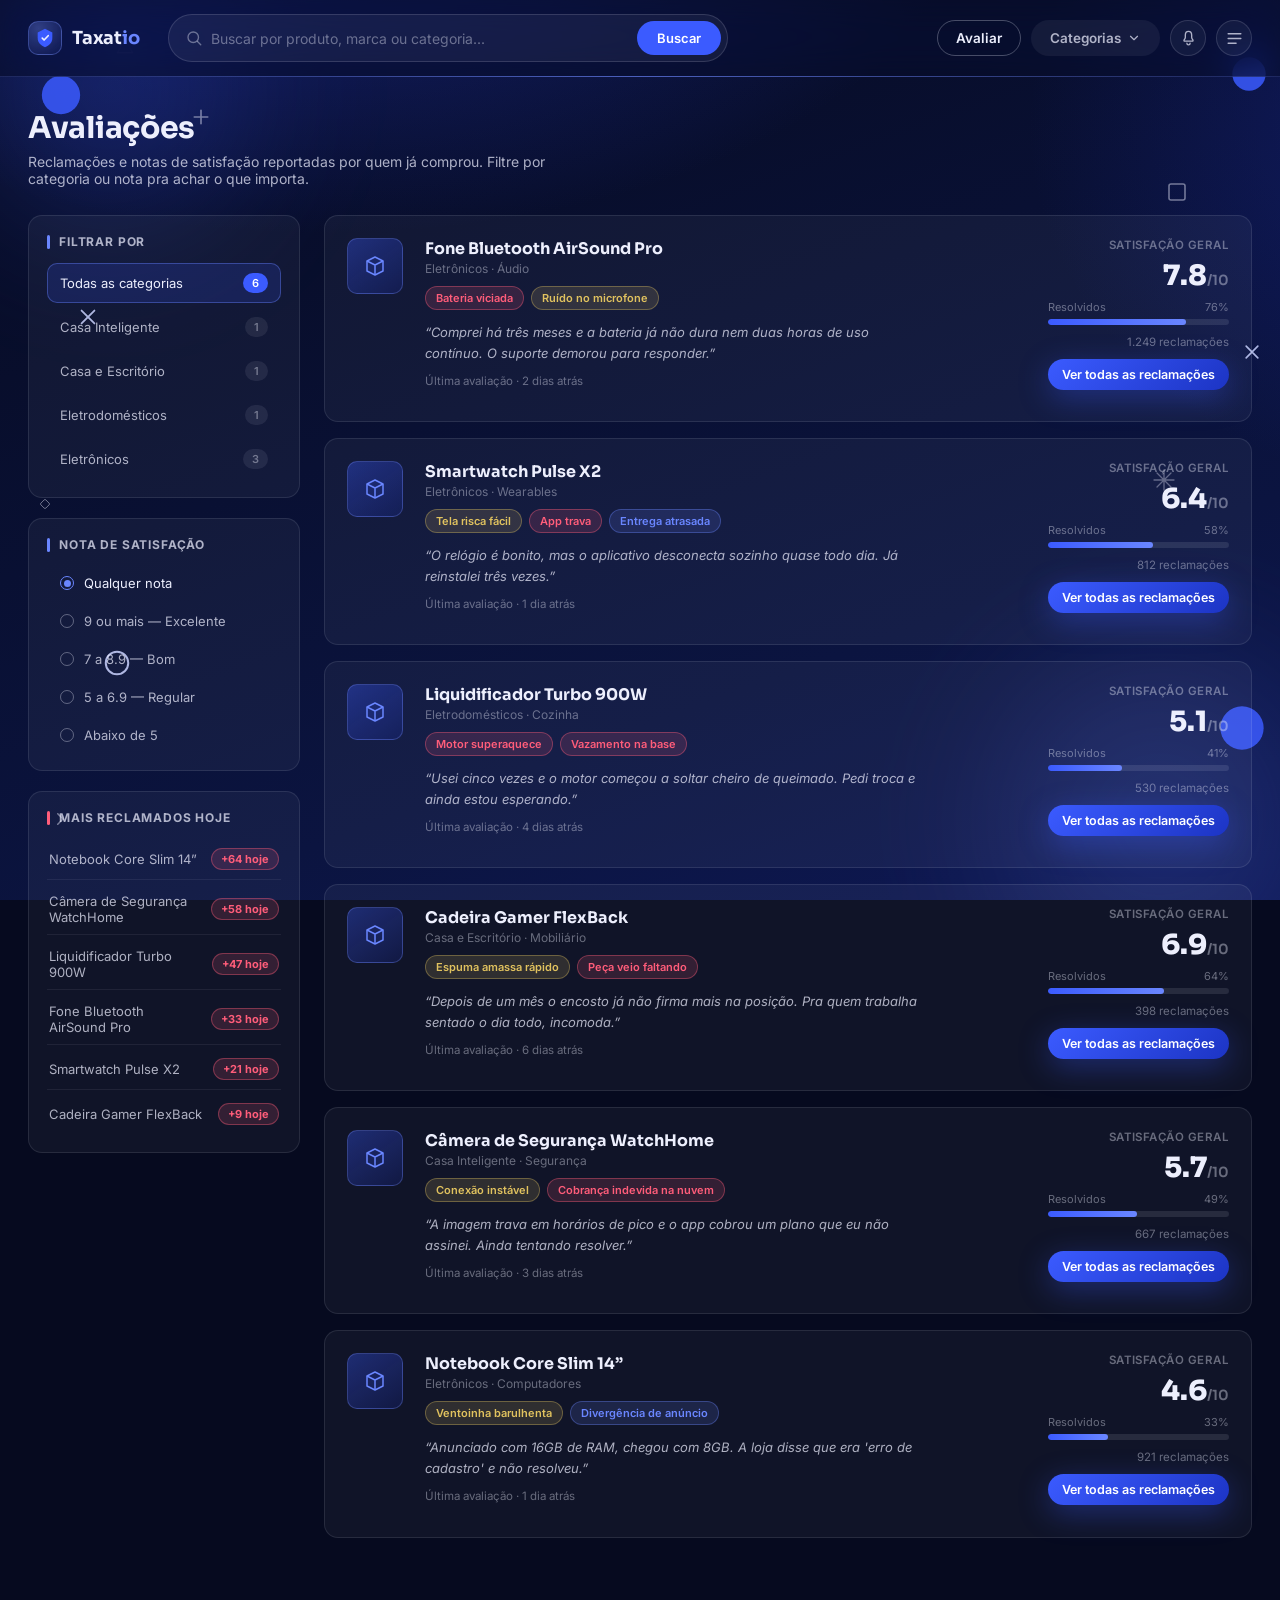
==== frontend/avaliacoes.html @ c0ccb800 "First commit" ====
<!DOCTYPE html>
<html lang="pt-BR">
<head>
<meta charset="UTF-8">
<meta name="viewport" content="width=device-width, initial-scale=1.0">
<title>Avaliações — Taxatio</title>
<link rel="preconnect" href="https://fonts.googleapis.com">
<link rel="preconnect" href="https://fonts.gstatic.com" crossorigin>
<link href="https://fonts.googleapis.com/css2?family=Sora:wght@400;600;700;800&family=Inter:wght@400;500;600;700&display=swap" rel="stylesheet">
<link rel="stylesheet" href="css/base.css">
<link rel="stylesheet" href="css/avaliacoes.css">
</head>
<body class="page-reviews">

<header class="site-header" id="siteHeader">
  <div class="header-inner">

    <a href="index.html" class="logo">
      <span class="logo-badge">
        <svg viewBox="0 0 24 24" width="22" height="22" fill="none">
          <path d="M12 2 L20 6 V12 C20 17 16.5 20.5 12 22 C7.5 20.5 4 17 4 12 V6 Z" fill="#3B5BFF"/>
          <path d="M9 12.2 L11 14.2 L15.5 9.5" stroke="#EDEFFF" stroke-width="1.8" stroke-linecap="round" stroke-linejoin="round" fill="none"/>
        </svg>
      </span>
      <span class="logo-text">Taxat<span class="logo-accent">io</span></span>
    </a>

    <div class="search-bar">
      <svg class="search-icon" viewBox="0 0 24 24" width="18" height="18" fill="none">
        <circle cx="11" cy="11" r="7" stroke="currentColor" stroke-width="1.8"/>
        <path d="M21 21 L16.65 16.65" stroke="currentColor" stroke-width="1.8" stroke-linecap="round"/>
      </svg>
      <input type="text" placeholder="Buscar por produto, marca ou categoria...">
      <button class="btn-search" type="button">Buscar</button>
    </div>

    <nav class="header-actions">
      <button class="btn btn-outline">Avaliar</button>
      <button class="btn btn-ghost btn-dropdown">
        Categorias
        <svg viewBox="0 0 24 24" width="14" height="14" fill="none"><path d="M6 9 L12 15 L18 9" stroke="currentColor" stroke-width="2" stroke-linecap="round" stroke-linejoin="round"/></svg>
      </button>
      <button class="icon-btn" aria-label="Notificações">
        <svg viewBox="0 0 24 24" width="19" height="19" fill="none">
          <path d="M12 3 C9.5 3 8 5 8 7.5 V10.5 C8 12 7.4 12.9 6.6 13.7 C6 14.3 6.3 15.3 7.2 15.3 H16.8 C17.7 15.3 18 14.3 17.4 13.7 C16.6 12.9 16 12 16 10.5 V7.5 C16 5 14.5 3 12 3 Z" stroke="currentColor" stroke-width="1.7" stroke-linejoin="round"/>
          <path d="M10 18 C10 19 10.9 20 12 20 C13.1 20 14 19 14 18" stroke="currentColor" stroke-width="1.7" stroke-linecap="round"/>
        </svg>
      </button>
      <button class="icon-btn menu-btn" aria-label="Abrir menu">
        <svg viewBox="0 0 24 24" width="19" height="19" fill="none">
          <path d="M4 6 H20 M4 12 H20 M4 18 H14" stroke="currentColor" stroke-width="1.8" stroke-linecap="round"/>
        </svg>
      </button>
    </nav>

  </div>
</header>

<div class="ambient-backdrop" aria-hidden="true">
  <div class="ambient-glow ambient-glow--a"></div>
  <div class="ambient-glow ambient-glow--b"></div>
  <div class="ambient-grain"></div>
  <div class="shape-field" id="shapeField"></div>
</div>

<main class="page-shell">

  <div class="page-intro">
    <h1>Avaliações</h1>
    <p>Reclamações e notas de satisfação reportadas por quem já comprou. Filtre por categoria ou nota pra achar o que importa.</p>
  </div>

  <div class="reviews-layout">

    <aside class="sidebar">
      <div class="panel">
        <h2 class="panel-title"><span class="panel-title-bar"></span>Filtrar por</h2>
        <ul class="filter-list" id="categoryFilters"></ul>
      </div>

      <div class="panel">
        <h2 class="panel-title"><span class="panel-title-bar"></span>Nota de satisfação</h2>
        <ul class="rating-list" id="ratingFilters"></ul>
      </div>

      <div class="panel panel--danger">
        <h2 class="panel-title"><span class="panel-title-bar"></span>Mais reclamados hoje</h2>
        <ul class="reported-list" id="mostReportedList"></ul>
      </div>
    </aside>

    <section class="product-list" id="productList" aria-live="polite"></section>

  </div>

</main>

<script src="js/common.js"></script>
<script src="js/avaliacoes.js"></script>
</body>
</html>
---- frontend/css/base.css ----
/* ============================================
   Taxatio — base.css
   Tudo que é compartilhado entre páginas:
   tokens, reset, header, botões e o fundo
   animado (gradiente + formas flutuantes).
   Cada página soma seu próprio arquivo em
   cima deste (ex: home.css, avaliacoes.css).
   ============================================ */

:root{
  --bg-deep:      #060a1f;
  --bg-mid:       #0b1440;
  --bg-blue-1:    #13207a;
  --bg-blue-2:    #1c34c4;
  --accent-blue:  #3b5bff;
  --accent-blue-2:#6a86ff;
  --accent-light: #a9b8ff;
  --white-soft:   #edeffd;
  --white-dim:    rgba(237,239,253,0.72);
  --white-faint:  rgba(237,239,253,0.4);

  --danger:       #ff5d7a;
  --danger-bg:    rgba(255,93,122,0.15);
  --danger-border:rgba(255,93,122,0.38);

  --warn:         #e0c25f;
  --warn-bg:      rgba(224,194,95,0.15);
  --warn-border:  rgba(224,194,95,0.35);

  --info:         var(--accent-blue-2);
  --info-bg:      rgba(106,134,255,0.15);
  --info-border:  rgba(106,134,255,0.35);

  --header-bg:    rgba(9, 14, 40, 0.62);
  --header-border:rgba(120, 140, 255, 0.18);

  --panel-bg:     rgba(237,239,253,0.045);
  --panel-border: rgba(237,239,253,0.1);

  --font-display: 'Sora', 'Segoe UI', sans-serif;
  --font-body:    'Inter', 'Segoe UI', sans-serif;

  --radius-pill: 999px;
  --radius-md: 14px;
  --radius-sm: 10px;
  --shadow-glow: 0 8px 30px rgba(59, 91, 255, 0.35);
}

*{ box-sizing: border-box; }
html,body{ margin:0; padding:0; height:100%; }

body{
  font-family: var(--font-body);
  background: var(--bg-deep);
  color: var(--white-soft);
  -webkit-font-smoothing: antialiased;
  min-height: 100vh;
  min-height: 100dvh;
}

button{ font-family: inherit; cursor: pointer; }
input{ font-family: inherit; }
a{ color: inherit; text-decoration: none; }

::selection{ background: rgba(59,91,255,0.4); color: #fff; }

/* ============================================
   Header — painel de vidro translúcido,
   compartilhado por todas as páginas
   ============================================ */
.site-header{
  position: sticky;
  top: 0;
  z-index: 50;
  flex-shrink: 0;
  background: var(--header-bg);
  backdrop-filter: blur(18px) saturate(140%);
  -webkit-backdrop-filter: blur(18px) saturate(140%);
  border-bottom: 1px solid var(--header-border);
  transition: box-shadow .25s ease;
}

.site-header::after{
  content:"";
  position:absolute;
  left:0; right:0; bottom:-1px;
  height:1px;
  background: linear-gradient(90deg, transparent, var(--accent-blue-2), transparent);
  opacity:.6;
}

.header-inner{
  max-width: 1320px;
  margin: 0 auto;
  padding: 14px 28px;
  display: flex;
  align-items: center;
  gap: 28px;
}

.logo{
  display:flex;
  align-items:center;
  gap:10px;
  flex-shrink:0;
}

.logo-badge{
  display:flex;
  align-items:center;
  justify-content:center;
  width:34px; height:34px;
  border-radius: 10px;
  background: radial-gradient(circle at 30% 20%, rgba(122,147,255,0.35), rgba(59,91,255,0.05));
  border: 1px solid rgba(122,147,255,0.35);
}

.logo-text{
  font-family: var(--font-display);
  font-weight: 700;
  font-size: 18px;
  letter-spacing: -0.01em;
  color: var(--white-soft);
}
.logo-accent{ color: var(--accent-blue-2); }

.search-bar{
  flex: 1;
  max-width: 560px;
  display:flex;
  align-items:center;
  gap: 8px;
  background: rgba(237,239,253,0.06);
  border: 1px solid rgba(237,239,253,0.14);
  border-radius: var(--radius-pill);
  padding: 6px 6px 6px 16px;
  transition: border-color .2s ease, background .2s ease;
}
.search-bar:focus-within{
  border-color: var(--accent-blue-2);
  background: rgba(237,239,253,0.09);
}
.search-icon{ color: var(--white-faint); flex-shrink:0; }

.search-bar input{
  flex:1;
  min-width: 0;
  background: transparent;
  border: none;
  outline: none;
  color: var(--white-soft);
  font-size: 14px;
  padding: 8px 0;
}
.search-bar input::placeholder{ color: var(--white-faint); }

.btn-search{
  background: var(--accent-blue);
  color: #fff;
  border: none;
  border-radius: var(--radius-pill);
  padding: 9px 20px;
  font-size: 13px;
  font-weight: 600;
  white-space: nowrap;
  transition: background .18s ease, transform .18s ease;
}
.btn-search:hover{ background: #4d6bff; transform: translateY(-1px); }

.header-actions{
  display:flex;
  align-items:center;
  gap: 10px;
  flex-shrink: 0;
  margin-left: auto;
}

/* ============================================
   Botões — reutilizados em qualquer página
   ============================================ */
.btn{
  border: none;
  border-radius: var(--radius-pill);
  font-size: 13.5px;
  font-weight: 600;
  padding: 9px 18px;
  transition: all .18s ease;
}

.btn-outline{
  background: transparent;
  color: var(--white-soft);
  border: 1px solid rgba(237,239,253,0.28);
}
.btn-outline:hover{
  border-color: var(--accent-blue-2);
  background: rgba(122,147,255,0.1);
}

.btn-ghost{
  background: rgba(237,239,253,0.06);
  color: var(--white-dim);
  display:flex;
  align-items:center;
  gap:6px;
  border: 1px solid transparent;
}
.btn-ghost:hover{ background: rgba(237,239,253,0.1); color: var(--white-soft); }

.btn-primary{
  position:relative;
  overflow:hidden;
  display:inline-flex;
  align-items:center;
  gap:10px;
  background: linear-gradient(135deg, var(--accent-blue), #1c34c4);
  color:#fff;
  box-shadow: var(--shadow-glow);
}
.btn-primary:hover{ transform: translateY(-2px); box-shadow: 0 12px 34px rgba(59,91,255,0.5); }

.btn-lg{ padding: 15px 30px; font-size: 15px; }
.btn-sm{ padding: 8px 14px; font-size: 12.5px; }

.icon-btn{
  position:relative;
  width: 36px; height: 36px;
  border-radius: 50%;
  border: 1px solid rgba(237,239,253,0.14);
  background: rgba(237,239,253,0.05);
  color: var(--white-dim);
  display:flex; align-items:center; justify-content:center;
  transition: all .18s ease;
}
.icon-btn:hover{ background: rgba(122,147,255,0.16); color: var(--white-soft); border-color: rgba(122,147,255,0.4); }

/* ============================================
   Ambient backdrop — gradiente vivo + formas
   flutuantes. Fica fixo atrás do conteúdo,
   então funciona tanto numa hero de 100vh
   quanto atrás de uma página que rola.
   ============================================ */
.ambient-backdrop{
  position: fixed;
  inset: 0;
  z-index: -1;
  overflow: hidden;
  background:
    radial-gradient(1100px 600px at 18% -10%, rgba(35,55,190,0.55), transparent 60%),
    radial-gradient(900px 700px at 85% 10%, rgba(28,44,170,0.45), transparent 55%),
    linear-gradient(160deg, var(--bg-deep) 0%, var(--bg-mid) 32%, var(--bg-blue-1) 68%, var(--bg-blue-2) 130%);
  background-size: 140% 140%, 140% 140%, 220% 220%;
  animation: ambientDrift 22s ease-in-out infinite alternate;
}

@keyframes ambientDrift{
  0%   { background-position: 0% 0%, 100% 0%, 0% 30%; }
  100% { background-position: 15% 10%, 80% 20%, 30% 60%; }
}

.ambient-glow{
  position:absolute;
  border-radius: 50%;
  filter: blur(60px);
  opacity: .55;
  pointer-events:none;
}
.ambient-glow--a{
  width: 420px; height: 420px;
  top: -120px; left: -100px;
  background: radial-gradient(circle, rgba(59,91,255,0.55), transparent 70%);
  animation: ambientGlowFloat 14s ease-in-out infinite;
}
.ambient-glow--b{
  width: 480px; height: 480px;
  bottom: -160px; right: -120px;
  background: radial-gradient(circle, rgba(106,134,255,0.4), transparent 70%);
  animation: ambientGlowFloat 18s ease-in-out infinite reverse;
}
@keyframes ambientGlowFloat{
  0%,100%{ transform: translate(0,0) scale(1); }
  50%{ transform: translate(30px,-20px) scale(1.08); }
}

.ambient-grain{
  position:absolute; inset:0;
  background-image: radial-gradient(rgba(255,255,255,0.5) 0.6px, transparent 0.6px);
  background-size: 26px 26px;
  opacity: 0.05;
  pointer-events:none;
  mix-blend-mode: overlay;
}

.shape-field{
  position:absolute;
  inset:0;
  pointer-events:none;
}

.shape-wrap{
  position:absolute;
  will-change: transform;
  transition: transform .35s ease-out;
}

.shape{
  display:block;
  color: var(--white-soft);
  animation: shapeFloat var(--dur, 10s) ease-in-out var(--delay, 0s) infinite alternate;
}

@keyframes shapeFloat{
  0%{ transform: translate(0,0) rotate(0deg); }
  100%{ transform: translate(var(--tx, 18px), var(--ty, -18px)) rotate(var(--rot, 12deg)); }
}

/* ============================================
   Responsivo — regras do header, compartilhadas
   ============================================ */
@media (max-width: 900px){
  .search-bar{ display:none; }
  .header-inner{ gap: 14px; }
  .btn-outline{ display:none; }
}

@media (max-width: 640px){
  .btn-ghost span{ display:none; }
  .header-inner{ padding: 12px 16px; }
}

@media (prefers-reduced-motion: reduce){
  .ambient-backdrop, .ambient-glow--a, .ambient-glow--b{
    animation: none !important;
  }
  .shape{ animation: none !important; }
}
---- frontend/css/avaliacoes.css ----
/* ============================================
   Taxatio — avaliacoes.css
   Específico da página de avaliações (sidebar
   de filtros + lista de produtos). Depende de
   base.css já carregado antes deste arquivo.
   ============================================ */

body.page-reviews{
  min-height: 100vh;
}

.page-shell{
  max-width: 1320px;
  margin: 0 auto;
  padding: 32px 28px 80px;
}

.page-intro{
  margin-bottom: 28px;
}
.page-intro h1{
  font-family: var(--font-display);
  font-size: clamp(22px, 3vw, 30px);
  font-weight: 700;
  margin: 0 0 6px;
  letter-spacing: -0.01em;
}
.page-intro p{
  font-size: 14px;
  color: var(--white-dim);
  margin: 0;
  max-width: 560px;
}

/* ---------- layout: sidebar + lista ---------- */
.reviews-layout{
  display: grid;
  grid-template-columns: 272px 1fr;
  gap: 24px;
  align-items: start;
}

.sidebar{
  display: flex;
  flex-direction: column;
  gap: 20px;
  position: sticky;
  top: 88px;
}

.panel{
  background: var(--panel-bg);
  border: 1px solid var(--panel-border);
  border-radius: var(--radius-md);
  padding: 18px;
}

.panel-title{
  display: flex;
  align-items: center;
  gap: 9px;
  font-size: 12px;
  font-weight: 700;
  letter-spacing: .07em;
  text-transform: uppercase;
  color: var(--white-dim);
  margin: 0 0 14px;
}
.panel-title-bar{
  width: 3px;
  height: 14px;
  border-radius: 2px;
  background: var(--accent-blue-2);
  flex-shrink: 0;
}
.panel--danger .panel-title-bar{ background: var(--danger); }

.filter-list, .rating-list, .reported-list{
  list-style: none;
  margin: 0;
  padding: 0;
  display: flex;
  flex-direction: column;
  gap: 4px;
}

.filter-item{
  display: flex;
  align-items: center;
  justify-content: space-between;
  gap: 10px;
  padding: 9px 12px;
  border-radius: var(--radius-sm);
  font-size: 13px;
  color: var(--white-dim);
  cursor: pointer;
  border: 1px solid transparent;
  background: transparent;
  width: 100%;
  text-align: left;
  transition: background .15s ease, color .15s ease, border-color .15s ease;
}
.filter-item:hover{ background: rgba(237,239,253,0.06); color: var(--white-soft); }
.filter-item.is-active{
  background: rgba(59,91,255,0.16);
  border-color: rgba(106,134,255,0.4);
  color: var(--white-soft);
}

.filter-count{
  font-size: 11px;
  font-weight: 600;
  padding: 3px 9px;
  border-radius: var(--radius-pill);
  background: rgba(237,239,253,0.08);
  color: var(--white-faint);
  flex-shrink: 0;
}
.filter-item.is-active .filter-count{
  background: var(--accent-blue);
  color: #fff;
}

.rating-item{
  display: flex;
  align-items: center;
  gap: 10px;
  padding: 8px 12px;
  border-radius: var(--radius-sm);
  font-size: 13px;
  color: var(--white-dim);
  cursor: pointer;
  background: transparent;
  border: 1px solid transparent;
  width: 100%;
  text-align: left;
  transition: background .15s ease, color .15s ease;
}
.rating-item:hover{ background: rgba(237,239,253,0.06); color: var(--white-soft); }
.rating-item.is-active{ color: var(--white-soft); }

.radio-dot{
  width: 14px; height: 14px;
  border-radius: 50%;
  border: 1.5px solid rgba(237,239,253,0.35);
  flex-shrink: 0;
  position: relative;
  transition: border-color .15s ease;
}
.rating-item.is-active .radio-dot{ border-color: var(--accent-blue-2); }
.rating-item.is-active .radio-dot::after{
  content:"";
  position:absolute;
  inset: 2.5px;
  border-radius: 50%;
  background: var(--accent-blue-2);
}

.reported-item{
  display: flex;
  align-items: center;
  justify-content: space-between;
  gap: 10px;
  padding: 9px 2px;
  border-bottom: 1px solid rgba(237,239,253,0.07);
  font-size: 13px;
  color: var(--white-dim);
}
.reported-item:last-child{ border-bottom: none; }

.reported-badge{
  font-size: 11px;
  font-weight: 700;
  padding: 3px 9px;
  border-radius: var(--radius-pill);
  background: var(--danger-bg);
  border: 1px solid var(--danger-border);
  color: var(--danger);
  flex-shrink: 0;
  white-space: nowrap;
}

.panel-empty{
  font-size: 12.5px;
  color: var(--white-faint);
  padding: 6px 2px;
}

/* ---------- lista de produtos ---------- */
.product-list{
  display: flex;
  flex-direction: column;
  gap: 16px;
}

.product-card{
  display: grid;
  grid-template-columns: auto 1fr auto;
  gap: 22px;
  align-items: start;
  background: var(--panel-bg);
  border: 1px solid var(--panel-border);
  border-radius: var(--radius-md);
  padding: 22px;
  transition: border-color .2s ease, transform .2s ease, box-shadow .2s ease;
}
.product-card:hover{
  border-color: rgba(106,134,255,0.32);
  transform: translateY(-2px);
  box-shadow: 0 14px 32px rgba(4,8,28,0.35);
}

.product-thumb{
  width: 56px; height: 56px;
  border-radius: var(--radius-sm);
  background: linear-gradient(145deg, rgba(59,91,255,0.35), rgba(28,52,196,0.18));
  border: 1px solid rgba(122,147,255,0.3);
  display: flex;
  align-items: center;
  justify-content: center;
  flex-shrink: 0;
  color: var(--accent-blue-2);
}

.product-info{ min-width: 0; }

.product-name{
  font-family: var(--font-display);
  font-size: 16px;
  font-weight: 700;
  margin: 0 0 2px;
  color: var(--white-soft);
}
.product-category{
  font-size: 12px;
  color: var(--white-faint);
  margin: 0;
}

.tag-row{
  display: flex;
  flex-wrap: wrap;
  gap: 7px;
  margin-top: 10px;
}
.tag{
  display: inline-flex;
  align-items: center;
  font-size: 11px;
  font-weight: 600;
  padding: 4px 10px;
  border-radius: var(--radius-pill);
  border: 1px solid transparent;
  white-space: nowrap;
}
.tag--info{ background: var(--info-bg); border-color: var(--info-border); color: var(--info); }
.tag--warn{ background: var(--warn-bg); border-color: var(--warn-border); color: var(--warn); }
.tag--danger{ background: var(--danger-bg); border-color: var(--danger-border); color: var(--danger); }

.product-excerpt{
  font-size: 13px;
  line-height: 1.6;
  color: var(--white-dim);
  font-style: italic;
  margin: 12px 0 0;
  max-width: 62ch;
  display: -webkit-box;
  -webkit-line-clamp: 2;
  -webkit-box-orient: vertical;
  overflow: hidden;
}

.product-meta{
  font-size: 11.5px;
  color: var(--white-faint);
  margin-top: 10px;
}

.product-score{
  display: flex;
  flex-direction: column;
  align-items: flex-end;
  gap: 10px;
  min-width: 168px;
  text-align: right;
}

.score-label{
  font-size: 11.5px;
  font-weight: 600;
  letter-spacing: .04em;
  text-transform: uppercase;
  color: var(--white-faint);
}

.score-value{
  font-family: var(--font-display);
  font-size: 28px;
  font-weight: 800;
  color: var(--white-soft);
  line-height: 1;
}
.score-value small{
  font-size: 14px;
  font-weight: 600;
  color: var(--white-faint);
}

.score-progress{
  width: 100%;
}
.score-progress-labels{
  display: flex;
  justify-content: space-between;
  font-size: 11px;
  color: var(--white-faint);
  margin-bottom: 5px;
}
.progress-track{
  width: 100%;
  height: 6px;
  border-radius: var(--radius-pill);
  background: rgba(237,239,253,0.1);
  overflow: hidden;
}
.progress-fill{
  height: 100%;
  border-radius: var(--radius-pill);
  background: linear-gradient(90deg, var(--accent-blue), var(--accent-blue-2));
}

.complaints-count{
  font-size: 11.5px;
  color: var(--white-faint);
}

/* ---------- responsivo ---------- */
@media (max-width: 980px){
  .reviews-layout{ grid-template-columns: 1fr; }
  .sidebar{
    position: static;
    flex-direction: row;
    flex-wrap: wrap;
    gap: 14px;
  }
  .sidebar .panel{ flex: 1 1 240px; }
}

@media (max-width: 640px){
  .page-shell{ padding: 24px 16px 60px; }
  .product-card{
    grid-template-columns: auto 1fr;
  }
  .product-score{
    grid-column: 1 / -1;
    align-items: flex-start;
    text-align: left;
    margin-top: 6px;
    min-width: 0;
  }
  .score-progress-labels{ justify-content: flex-start; gap: 10px; }
}
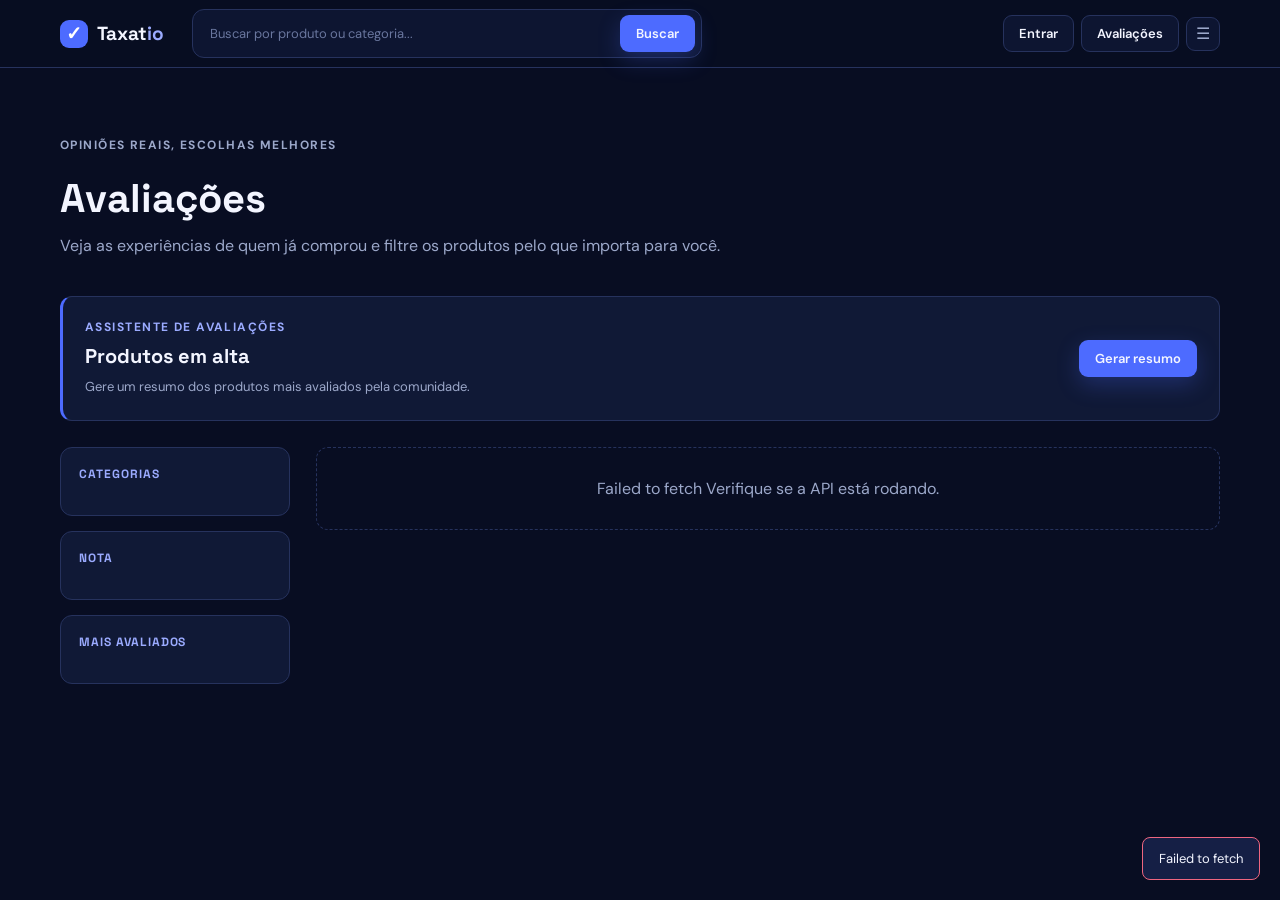
==== commit e1c28d88: "Atualiza projeto e remove arquivos sensíveis" ====
--- a/frontend/avaliacoes.html
+++ b/frontend/avaliacoes.html
@@ -1,101 +1,106 @@
-<!DOCTYPE html>
-<html lang="pt-BR">
-<head>
-<meta charset="UTF-8">
-<meta name="viewport" content="width=device-width, initial-scale=1.0">
-<title>Avaliações — Taxatio</title>
-<link rel="preconnect" href="https://fonts.googleapis.com">
-<link rel="preconnect" href="https://fonts.gstatic.com" crossorigin>
-<link href="https://fonts.googleapis.com/css2?family=Sora:wght@400;600;700;800&family=Inter:wght@400;500;600;700&display=swap" rel="stylesheet">
-<link rel="stylesheet" href="css/base.css">
-<link rel="stylesheet" href="css/avaliacoes.css">
-</head>
-<body class="page-reviews">
-
-<header class="site-header" id="siteHeader">
-  <div class="header-inner">
-
-    <a href="index.html" class="logo">
-      <span class="logo-badge">
-        <svg viewBox="0 0 24 24" width="22" height="22" fill="none">
-          <path d="M12 2 L20 6 V12 C20 17 16.5 20.5 12 22 C7.5 20.5 4 17 4 12 V6 Z" fill="#3B5BFF"/>
-          <path d="M9 12.2 L11 14.2 L15.5 9.5" stroke="#EDEFFF" stroke-width="1.8" stroke-linecap="round" stroke-linejoin="round" fill="none"/>
-        </svg>
-      </span>
-      <span class="logo-text">Taxat<span class="logo-accent">io</span></span>
-    </a>
-
-    <div class="search-bar">
-      <svg class="search-icon" viewBox="0 0 24 24" width="18" height="18" fill="none">
-        <circle cx="11" cy="11" r="7" stroke="currentColor" stroke-width="1.8"/>
-        <path d="M21 21 L16.65 16.65" stroke="currentColor" stroke-width="1.8" stroke-linecap="round"/>
-      </svg>
-      <input type="text" placeholder="Buscar por produto, marca ou categoria...">
-      <button class="btn-search" type="button">Buscar</button>
-    </div>
-
-    <nav class="header-actions">
-      <button class="btn btn-outline">Avaliar</button>
-      <button class="btn btn-ghost btn-dropdown">
-        Categorias
-        <svg viewBox="0 0 24 24" width="14" height="14" fill="none"><path d="M6 9 L12 15 L18 9" stroke="currentColor" stroke-width="2" stroke-linecap="round" stroke-linejoin="round"/></svg>
-      </button>
-      <button class="icon-btn" aria-label="Notificações">
-        <svg viewBox="0 0 24 24" width="19" height="19" fill="none">
-          <path d="M12 3 C9.5 3 8 5 8 7.5 V10.5 C8 12 7.4 12.9 6.6 13.7 C6 14.3 6.3 15.3 7.2 15.3 H16.8 C17.7 15.3 18 14.3 17.4 13.7 C16.6 12.9 16 12 16 10.5 V7.5 C16 5 14.5 3 12 3 Z" stroke="currentColor" stroke-width="1.7" stroke-linejoin="round"/>
-          <path d="M10 18 C10 19 10.9 20 12 20 C13.1 20 14 19 14 18" stroke="currentColor" stroke-width="1.7" stroke-linecap="round"/>
-        </svg>
-      </button>
-      <button class="icon-btn menu-btn" aria-label="Abrir menu">
-        <svg viewBox="0 0 24 24" width="19" height="19" fill="none">
-          <path d="M4 6 H20 M4 12 H20 M4 18 H14" stroke="currentColor" stroke-width="1.8" stroke-linecap="round"/>
-        </svg>
-      </button>
-    </nav>
-
-  </div>
-</header>
-
-<div class="ambient-backdrop" aria-hidden="true">
-  <div class="ambient-glow ambient-glow--a"></div>
-  <div class="ambient-glow ambient-glow--b"></div>
-  <div class="ambient-grain"></div>
-  <div class="shape-field" id="shapeField"></div>
-</div>
-
-<main class="page-shell">
-
-  <div class="page-intro">
-    <h1>Avaliações</h1>
-    <p>Reclamações e notas de satisfação reportadas por quem já comprou. Filtre por categoria ou nota pra achar o que importa.</p>
-  </div>
-
-  <div class="reviews-layout">
-
-    <aside class="sidebar">
-      <div class="panel">
-        <h2 class="panel-title"><span class="panel-title-bar"></span>Filtrar por</h2>
-        <ul class="filter-list" id="categoryFilters"></ul>
-      </div>
-
-      <div class="panel">
-        <h2 class="panel-title"><span class="panel-title-bar"></span>Nota de satisfação</h2>
-        <ul class="rating-list" id="ratingFilters"></ul>
-      </div>
-
-      <div class="panel panel--danger">
-        <h2 class="panel-title"><span class="panel-title-bar"></span>Mais reclamados hoje</h2>
-        <ul class="reported-list" id="mostReportedList"></ul>
-      </div>
-    </aside>
-
-    <section class="product-list" id="productList" aria-live="polite"></section>
-
-  </div>
-
-</main>
-
-<script src="js/common.js"></script>
-<script src="js/avaliacoes.js"></script>
-</body>
+<!DOCTYPE html>
+<html lang="pt-BR">
+<head>
+  <meta charset="UTF-8">
+  <meta name="viewport" content="width=device-width, initial-scale=1.0">
+  <title>Avaliações | Taxatio</title>
+  <link rel="stylesheet" href="css/site.css">
+</head>
+<body>
+  <header class="site-header">
+    <div class="header-inner">
+      <a class="logo" href="index.html">
+        <span class="logo-mark">✓</span>
+        <span>Taxat<span class="logo-accent">io</span></span>
+      </a>
+
+      <form class="search-bar" data-search-form>
+        <input name="q" type="search" placeholder="Buscar por produto ou categoria..." aria-label="Buscar">
+        <button class="btn btn-primary" type="submit">Buscar</button>
+      </form>
+
+      <nav class="header-actions">
+        <button class="btn btn-outline" data-open-auth data-auth-mode="login">Entrar</button>
+        <span class="btn btn-header" data-auth-status style="display:none"></span>
+        <button class="btn btn-outline" data-logout style="display:none">Sair</button>
+        <a class="btn btn-header" href="avaliacoes.html">Avaliações</a>
+        <button class="icon-btn" type="button" data-open-auth aria-label="Abrir acesso">☰</button>
+      </nav>
+    </div>
+  </header>
+
+  <main class="page-shell">
+    <div class="page-heading">
+      <p class="eyebrow">Opiniões reais, escolhas melhores</p>
+      <h1>Avaliações</h1>
+      <p>Veja as experiências de quem já comprou e filtre os produtos pelo que importa para você.</p>
+      <div class="search-status" data-search-status></div>
+    </div>
+
+    <section class="ai-panel">
+      <div>
+        <p class="eyebrow">Assistente de avaliações</p>
+        <h2>Produtos em alta</h2>
+        <p data-ai-products>Gere um resumo dos produtos mais avaliados pela comunidade.</p>
+      </div>
+      <button class="btn btn-primary" type="button" data-ai-products-button>Gerar resumo</button>
+    </section>
+
+    <div class="reviews-layout">
+      <aside class="sidebar">
+        <section class="panel">
+          <h2>Categorias</h2>
+          <ul class="filter-list" data-category-filters></ul>
+        </section>
+        <section class="panel">
+          <h2>Nota</h2>
+          <ul class="filter-list" data-rating-filters></ul>
+        </section>
+        <section class="panel">
+          <h2>Mais avaliados</h2>
+          <ul class="reported-list" data-reported-list></ul>
+        </section>
+      </aside>
+      <section class="product-list" data-product-list></section>
+    </div>
+  </main>
+
+  <div class="modal-backdrop" data-auth-modal>
+    <section class="modal" role="dialog" aria-modal="true">
+      <button class="modal-close" type="button" data-close-modal aria-label="Fechar">×</button>
+      <h2>Acesse sua conta</h2>
+      <p>Entre para acompanhar suas avaliações ou crie um cadastro.</p>
+
+      <div class="modal-tabs">
+        <button type="button" class="active" data-auth-tab="login">Entrar</button>
+        <button type="button" data-auth-tab="register">Cadastrar</button>
+      </div>
+
+      <form class="modal-form" data-auth-form>
+        <label data-register-field>
+          Nome
+          <input name="nome" type="text">
+        </label>
+        <label data-register-field>
+          CPF
+          <input name="cpf" type="text">
+        </label>
+        <label>
+          E-mail
+          <input name="email" type="email" required>
+        </label>
+        <label>
+          Senha
+          <input name="senha" type="password" required>
+        </label>
+        <button class="btn btn-primary" type="submit">Continuar</button>
+      </form>
+    </section>
+  </div>
+
+  <div class="toast" data-toast></div>
+
+  <script src="js/common.js"></script>
+  <script src="js/avaliacoes.js"></script>
+</body>
 </html>
--- a/frontend/css/site.css
+++ b/frontend/css/site.css
@@ -0,0 +1,907 @@
+@import url('https://fonts.googleapis.com/css2?family=DM+Sans:wght@400;500;600;700&family=Space+Grotesk:wght@500;600;700&display=swap');
+
+:root {
+    --bg: #080d22;
+    --surface: #101936;
+    --surface-2: #151f45;
+    --line: #26325d;
+    --text: #f3f5ff;
+    --muted: #9ca8ca;
+    --blue: #4d6bff;
+    --blue-soft: #9babff;
+    --red: #ee6680;
+    --yellow: #e7bb61;
+    --green: #6fc9a0;
+}
+
+* {
+    box-sizing: border-box;
+}
+
+html {
+    scroll-behavior: smooth;
+}
+
+body {
+    margin: 0;
+    background: var(--bg);
+    color: var(--text);
+    font-family: 'DM Sans', sans-serif;
+}
+
+a {
+    color: inherit;
+    text-decoration: none;
+}
+
+button, input, select {
+    font: inherit;
+}
+
+button {
+    cursor: pointer;
+}
+
+.site-header {
+    position: sticky;
+    top: 0;
+    z-index: 10;
+    height: 68px;
+    border-bottom: 1px solid var(--line);
+    background: rgba(8, 13, 34, .96);
+}
+
+.header-inner {
+    width: min(1160px, calc(100% - 40px));
+    height: 100%;
+    margin: auto;
+    display: flex;
+    align-items: center;
+    gap: 28px;
+}
+
+.logo {
+    display: inline-flex;
+    align-items: center;
+    gap: 9px;
+    font-family: 'Space Grotesk', sans-serif;
+    font-size: 19px;
+    font-weight: 700;
+    white-space: nowrap;
+}
+
+.logo-mark {
+    width: 28px;
+    height: 28px;
+    display: grid;
+    place-items: center;
+    border-radius: 9px;
+    background: var(--blue);
+    color: white;
+    font-weight: 700;
+}
+
+.logo-accent {
+    color: var(--blue-soft);
+}
+
+.search-bar {
+    flex: 1;
+    max-width: 510px;
+    display: flex;
+    align-items: center;
+    gap: 10px;
+    padding: 5px 6px 5px 15px;
+    border: 1px solid var(--line);
+    border-radius: 12px;
+    background: #0d1531;
+}
+
+.search-bar input {
+    width: 100%;
+    border: 0;
+    outline: 0;
+    background: transparent;
+    color: var(--text);
+    font-size: 13px;
+}
+
+.search-bar input::placeholder {
+    color: #69769e;
+}
+
+.btn {
+    border: 1px solid transparent;
+    border-radius: 9px;
+    padding: 9px 15px;
+    color: var(--text);
+    background: transparent;
+    font-weight: 600;
+    font-size: 13px;
+}
+
+.btn-primary {
+    background: var(--blue);
+    box-shadow: 0 8px 22px rgba(77,107,255,.25);
+}
+
+.btn-outline {
+    border-color: var(--line);
+    background: #0d1531;
+}
+
+.btn-header,
+.btn-secondary {
+    border-color: var(--line);
+    background: #0d1531;
+}
+
+.btn-secondary {
+    color: var(--blue-soft);
+}
+
+.btn:hover {
+    filter: brightness(1.12);
+}
+
+.header-actions {
+    margin-left: auto;
+    display: flex;
+    align-items: center;
+    gap: 7px;
+}
+
+.icon-btn {
+    width: 34px;
+    height: 34px;
+    border: 1px solid var(--line);
+    border-radius: 9px;
+    background: #0d1531;
+    color: var(--muted);
+}
+
+.icon-btn:hover {
+    color: var(--text);
+    border-color: var(--blue);
+}
+
+.page-shell {
+    width: min(1160px, calc(100% - 40px));
+    margin: 0 auto;
+    padding: 68px 0 90px;
+}
+
+.eyebrow {
+    margin: 0 0 18px;
+    color: var(--blue-soft);
+    font-size: 12px;
+    font-weight: 700;
+    letter-spacing: .12em;
+    text-transform: uppercase;
+}
+
+h1, h2, h3, p {
+    margin-top: 0;
+}
+
+h1, h2, h3 {
+    font-family: 'Space Grotesk', sans-serif;
+}
+
+.hero {
+    min-height: calc(100vh - 68px);
+    display: grid;
+    place-items: center;
+    text-align: center;
+    padding: 60px 20px;
+}
+
+.hero-content {
+    width: min(900px, 100%);
+}
+
+.hero h1 {
+    margin-bottom: 22px;
+    font-size: clamp(42px, 6vw, 68px);
+    line-height: 1.02;
+    letter-spacing: -.04em;
+}
+
+.hero h1 span {
+    display: block;
+    color: var(--blue-soft);
+}
+
+.hero p {
+    max-width: 560px;
+    margin: 0 auto 30px;
+    color: var(--muted);
+    line-height: 1.7;
+}
+
+.hero-actions {
+    display: flex;
+    justify-content: center;
+    align-items: center;
+    gap: 18px;
+}
+
+.text-link {
+    color: var(--blue-soft);
+    font-size: 13px;
+    font-weight: 600;
+}
+
+.text-link:hover {
+    color: white;
+}
+
+.page-heading {
+    max-width: 660px;
+    margin-bottom: 38px;
+}
+
+.page-heading h1 {
+    margin-bottom: 10px;
+    font-size: 40px;
+}
+
+.page-heading p {
+    color: var(--muted);
+    line-height: 1.55;
+}
+
+.ai-panel {
+    display: flex;
+    justify-content: space-between;
+    align-items: center;
+    gap: 24px;
+    margin-bottom: 26px;
+    padding: 22px;
+    border: 1px solid var(--line);
+    border-left: 3px solid var(--blue);
+    border-radius: 12px;
+    background: var(--surface);
+}
+
+.ai-panel .eyebrow {
+    margin-bottom: 8px;
+}
+
+.ai-panel h2 {
+    margin-bottom: 8px;
+    font-size: 20px;
+}
+
+.ai-panel p:last-child {
+    max-width: 760px;
+    margin-bottom: 0;
+    color: var(--muted);
+    line-height: 1.55;
+    font-size: 13px;
+}
+
+.ai-panel button {
+    flex-shrink: 0;
+}
+
+.search-status {
+    display: none;
+    align-items: center;
+    gap: 10px;
+    width: fit-content;
+    margin-top: 18px;
+    padding: 8px 10px 8px 13px;
+    border: 1px solid var(--line);
+    border-radius: 8px;
+    background: #0d1531;
+    color: var(--muted);
+    font-size: 12px;
+}
+
+.search-status.show {
+    display: flex;
+}
+
+.search-status strong {
+    color: var(--text);
+}
+
+.search-status button {
+    width: 22px;
+    height: 22px;
+    padding: 0;
+    border: 0;
+    border-radius: 5px;
+    background: transparent;
+    color: var(--muted);
+    font-size: 18px;
+    line-height: 1;
+}
+
+.search-status button:hover {
+    background: var(--surface-2);
+    color: var(--text);
+}
+
+.reviews-layout {
+    display: grid;
+    grid-template-columns: 230px 1fr;
+    gap: 26px;
+    align-items: start;
+}
+
+.sidebar {
+    display: grid;
+    gap: 15px;
+}
+
+.panel, .product-card, .detail-panel {
+    border: 1px solid var(--line);
+    border-radius: 12px;
+    background: var(--surface);
+}
+
+.panel {
+    padding: 18px;
+}
+
+.panel h2 {
+    margin-bottom: 15px;
+    font-size: 12px;
+    letter-spacing: .08em;
+    text-transform: uppercase;
+    color: var(--blue-soft);
+}
+
+.filter-list, .reported-list {
+    display: grid;
+    gap: 5px;
+    padding: 0;
+    margin: 0;
+    list-style: none;
+}
+
+.filter-button {
+    width: 100%;
+    display: flex;
+    justify-content: space-between;
+    padding: 9px 8px;
+    border: 0;
+    border-radius: 7px;
+    background: transparent;
+    color: var(--muted);
+    text-align: left;
+    font-size: 12px;
+}
+
+.filter-button:hover, .filter-button.active {
+    background: var(--surface-2);
+    color: var(--text);
+}
+
+.filter-count {
+    color: var(--blue-soft);
+}
+
+.reported-list li {
+    display: flex;
+    justify-content: space-between;
+    gap: 8px;
+    padding: 9px 0;
+    border-bottom: 1px solid rgba(38,50,93,.65);
+    color: var(--muted);
+    font-size: 11px;
+}
+
+.reported-list li:last-child {
+    border-bottom: 0;
+}
+
+.reported-list strong {
+    color: var(--red);
+    white-space: nowrap;
+}
+
+.product-list {
+    display: grid;
+    gap: 14px;
+}
+
+.product-card {
+    display: grid;
+    grid-template-columns: 58px 1fr auto;
+    gap: 17px;
+    padding: 18px;
+    align-items: center;
+}
+
+.product-icon {
+    width: 58px;
+    height: 58px;
+    display: grid;
+    place-items: center;
+    border: 1px solid #34468b;
+    border-radius: 10px;
+    background: #17265c;
+    color: var(--blue-soft);
+    font-size: 24px;
+}
+
+.product-card h2 {
+    margin-bottom: 4px;
+    font-size: 17px;
+}
+
+.product-meta {
+    color: var(--muted);
+    font-size: 12px;
+}
+
+.tags {
+    display: flex;
+    flex-wrap: wrap;
+    gap: 6px;
+    margin: 11px 0;
+}
+
+.tag {
+    padding: 4px 8px;
+    border-radius: 999px;
+    font-size: 10px;
+    font-weight: 700;
+}
+
+.tag-red {
+    color: #ff9aae;
+    background: rgba(238,102,128,.15);
+}
+
+.tag-yellow {
+    color: #f2cf7d;
+    background: rgba(231,187,97,.15);
+}
+
+.tag-blue {
+    color: #aebaff;
+    background: rgba(77,107,255,.18);
+}
+
+.product-excerpt {
+    margin: 0;
+    color: var(--muted);
+    font-size: 12px;
+    line-height: 1.5;
+    font-style: italic;
+}
+
+.score {
+    min-width: 120px;
+    text-align: right;
+}
+
+.score strong {
+    display: block;
+    font: 700 29px 'Space Grotesk', sans-serif;
+}
+
+.score small {
+    color: var(--muted);
+    font-size: 11px;
+}
+
+.score-bar {
+    height: 5px;
+    margin: 9px 0 6px auto;
+    width: 105px;
+    border-radius: 5px;
+    background: #29365e;
+    overflow: hidden;
+}
+
+.score-bar span {
+    display: block;
+    height: 100%;
+    background: var(--blue);
+}
+
+.score a {
+    display: inline-block;
+    margin-top: 3px;
+    padding: 7px 12px;
+    border: 1px solid var(--blue);
+    border-radius: 7px;
+    background: var(--blue);
+    color: var(--text);
+    font-size: 12px;
+    font-weight: 600;
+}
+
+.score a:hover {
+    filter: brightness(1.12);
+}
+
+.detail-grid {
+    display: grid;
+    grid-template-columns: 1fr 285px;
+    gap: 38px;
+}
+
+.product-hero {
+    display: grid;
+    grid-template-columns: 235px 1fr;
+    gap: 28px;
+    align-items: center;
+}
+
+.product-visual {
+    aspect-ratio: 1;
+    display: grid;
+    place-items: center;
+    border: 1px solid #263a81;
+    border-radius: 12px;
+    background: #101f52;
+    color: var(--blue-soft);
+    font-size: 62px;
+}
+
+.product-info h1 {
+    margin-bottom: 8px;
+    font-size: 39px;
+    line-height: 1.06;
+}
+
+.rating {
+    color: #80a2ff;
+    font-size: 17px;
+}
+
+.rating span {
+    color: var(--text);
+    margin-left: 8px;
+    font: 700 16px 'Space Grotesk', sans-serif;
+}
+
+.price-label {
+    margin: 27px 0 5px;
+    color: var(--muted);
+    font-size: 11px;
+    text-transform: uppercase;
+}
+
+.price {
+    margin-bottom: 6px;
+    font: 700 32px 'Space Grotesk', sans-serif;
+}
+
+.product-info .muted {
+    color: var(--muted);
+    font-size: 12px;
+}
+
+.detail-panel {
+    padding: 21px;
+}
+
+.detail-panel + .detail-panel {
+    margin-top: 15px;
+}
+
+.detail-panel h2 {
+    margin-bottom: 17px;
+    font-size: 13px;
+    color: var(--blue-soft);
+    text-transform: uppercase;
+    letter-spacing: .08em;
+}
+
+.detail-panel dl {
+    display: grid;
+    gap: 13px;
+    margin: 0;
+}
+
+.detail-panel dl div {
+    display: flex;
+    justify-content: space-between;
+    gap: 16px;
+    color: var(--muted);
+    font-size: 12px;
+}
+
+.detail-panel dd {
+    margin: 0;
+    color: var(--text);
+    text-align: right;
+}
+
+.review-section {
+    margin-top: 40px;
+}
+
+.review-section h2 {
+    font-size: 21px;
+}
+
+.review-item {
+    padding: 18px 0;
+    border-top: 1px solid var(--line);
+}
+
+.review-head {
+    display: flex;
+    justify-content: space-between;
+    color: var(--muted);
+    font-size: 12px;
+}
+
+.review-head strong {
+    color: var(--text);
+}
+
+.review-item p {
+    margin: 10px 0 0;
+    color: #c3cae1;
+    line-height: 1.55;
+    font-size: 13px;
+}
+
+.modal-backdrop {
+    position: fixed;
+    inset: 0;
+    z-index: 30;
+    display: none;
+    place-items: center;
+    padding: 20px;
+    background: rgba(3,6,18,.78);
+}
+
+.modal-backdrop.open {
+    display: grid;
+}
+
+.modal {
+    width: min(410px, 100%);
+    position: relative;
+    padding: 27px;
+    border: 1px solid var(--line);
+    border-radius: 14px;
+    background: var(--surface);
+    box-shadow: 0 24px 80px rgba(0,0,0,.4);
+}
+
+.modal h2 {
+    margin-bottom: 7px;
+    font-size: 24px;
+}
+
+.modal p {
+    margin-bottom: 20px;
+    color: var(--muted);
+    font-size: 13px;
+}
+
+.modal-close {
+    position: absolute;
+    top: 14px;
+    right: 14px;
+    border: 0;
+    background: transparent;
+    color: var(--muted);
+    font-size: 22px;
+}
+
+.modal-tabs {
+    display: grid;
+    grid-template-columns: 1fr 1fr;
+    gap: 4px;
+    margin-bottom: 18px;
+    padding: 4px;
+    border-radius: 8px;
+    background: #0b122b;
+}
+
+.modal-tabs button {
+    padding: 9px;
+    border: 0;
+    border-radius: 6px;
+    color: var(--muted);
+    background: transparent;
+    font-size: 12px;
+}
+
+.modal-tabs button.active {
+    color: var(--text);
+    background: var(--blue);
+}
+
+.modal-form {
+    display: grid;
+    gap: 12px;
+}
+
+.modal-form label {
+    display: grid;
+    gap: 6px;
+    color: var(--muted);
+    font-size: 12px;
+}
+
+.modal-form input {
+    padding: 11px 12px;
+    border: 1px solid var(--line);
+    border-radius: 8px;
+    outline: 0;
+    background: #0b122b;
+    color: var(--text);
+}
+
+.modal-form input:focus {
+    border-color: var(--blue);
+}
+
+.toast {
+    position: fixed;
+    right: 20px;
+    bottom: 20px;
+    z-index: 40;
+    display: none;
+    padding: 12px 16px;
+    border: 1px solid var(--line);
+    border-radius: 8px;
+    background: var(--surface-2);
+    color: var(--text);
+    font-size: 13px;
+}
+
+.toast.show {
+    display: block;
+}
+
+.empty {
+    padding: 30px;
+    border: 1px dashed var(--line);
+    border-radius: 12px;
+    color: var(--muted);
+    text-align: center;
+}
+
+@media (max-width: 820px) {
+    .header-inner {
+        gap: 12px;
+    }
+
+    .search-bar {
+        order: 3;
+        flex-basis: 100%;
+        max-width: none;
+    }
+
+    .site-header {
+        height: auto;
+        padding: 12px 0;
+    }   
+
+    .header-inner {
+        flex-wrap: wrap;
+    }
+
+    .header-actions {
+        margin-left: auto;
+    }
+
+    .page-shell {
+        padding-top: 42px;
+    }
+
+    .reviews-layout, .detail-grid {
+        grid-template-columns: 1fr;
+    }
+
+    .sidebar {
+        grid-template-columns: repeat(2, 1fr);
+    }
+
+    .product-hero {
+        grid-template-columns: 180px 1fr;
+    }
+}
+
+@media (max-width: 560px) {
+    .header-inner, .page-shell {
+        width: min(100% - 28px, 1160px);
+    }
+
+    .header-actions .btn {
+        display: none;
+    }
+
+    .hero h1 {
+        font-size: 44px;
+    }
+
+  .hero-actions {
+        flex-direction: column;
+    }
+
+    .page-heading h1 {
+        font-size: 32px;
+    }
+
+    .sidebar {
+        grid-template-columns: 1fr;
+    }
+
+    .product-card {
+        grid-template-columns: 45px 1fr;
+    }
+
+    .product-icon {
+        width: 45px;
+        height: 45px;
+        font-size: 18px;
+    }
+
+    .score {
+        grid-column: 2;
+        min-width: 0;
+        text-align: left;
+    }
+
+    .score-bar {
+        margin-left: 0;
+    }
+
+    .product-hero {
+        grid-template-columns: 1fr;
+    }
+
+    .product-visual {
+        width: min(230px, 100%);
+    }
+
+    .product-info h1 {
+        font-size: 32px;
+    }
+
+    .ai-panel {
+        align-items: stretch;
+        flex-direction: column;
+    }
+}
+
+.review-form {
+    display: grid;
+    gap: 12px;
+    margin: 16px 0;
+    padding: 20px;
+    border: 1px solid var(--line);
+    border-radius: 12px;
+    background: var(--surface);
+}
+
+.review-form input,
+.review-form textarea {
+    width: 100%;
+    padding: 11px 12px;
+    border: 1px solid var(--line);
+    border-radius: 8px;
+    outline: 0;
+    background: #0b122b;
+    color: var(--text);
+}
+
+.review-form input:focus,
+.review-form textarea:focus {
+    border-color: var(--blue);
+}
+
+.review-form textarea {
+    min-height: 90px;
+    resize: vertical;
+}
+
+.review-form button {
+    justify-self: start;
+}
+
